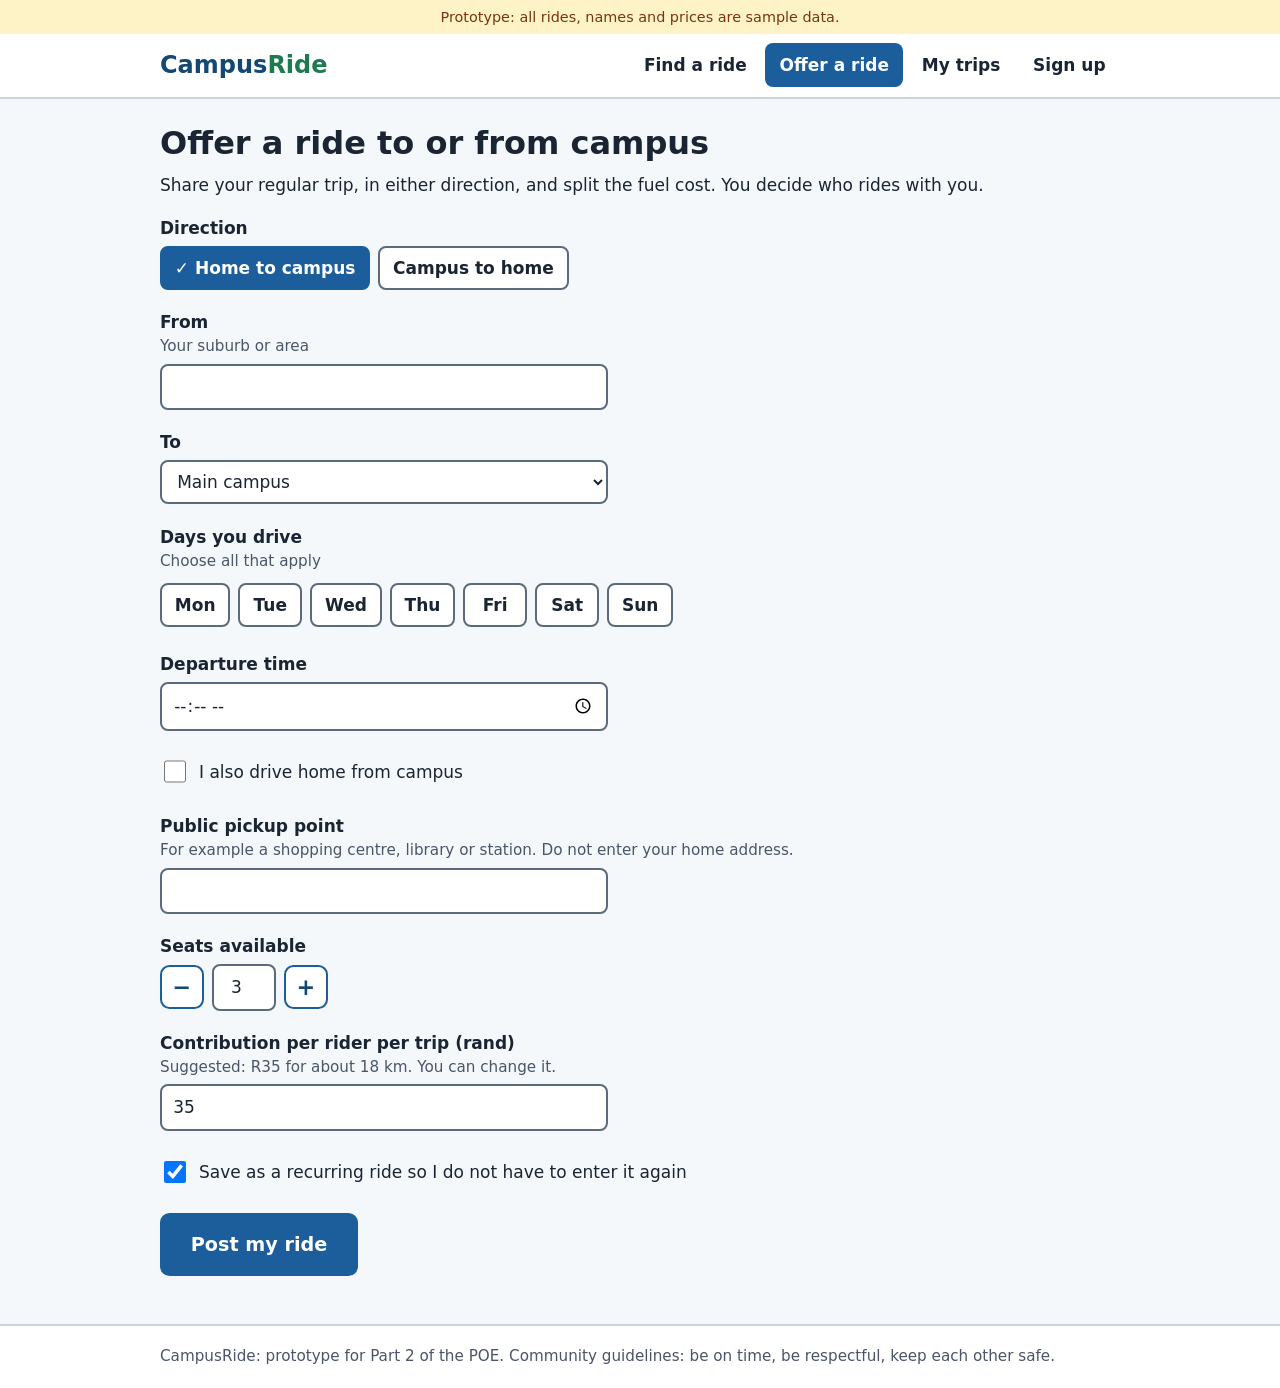
==== campusride/offer.html @ 92cbeec1 "Add CampusRide prototype" ====
<!DOCTYPE html>
<html lang="en">
<head>
  <meta charset="utf-8">
  <meta name="viewport" content="width=device-width, initial-scale=1">
  <title>Offer a ride | CampusRide</title>
  <link rel="stylesheet" href="css/style.css">
</head>
<body>
  <a class="skip-link" href="#main">Skip to main content</a>
  <div class="proto-banner">Prototype: all rides, names and prices are sample data.</div>
  <header class="site-header">
    <div class="container header-inner">
      <a class="logo" href="index.html">Campus<span>Ride</span></a>
      <button class="nav-toggle" type="button" aria-expanded="false" aria-controls="site-nav">Menu</button>
      <nav id="site-nav" aria-label="Main">
        <ul>
          <li><a href="search.html">Find a ride</a></li>
          <li><a href="offer.html" aria-current="page">Offer a ride</a></li>
          <li><a href="trips.html">My trips</a></li>
          <li><a href="signup.html">Sign up</a></li>
        </ul>
      </nav>
    </div>
  </header>

  <main id="main" class="container">
    <h1>Offer a ride to or from campus</h1>
    <p>Share your regular trip, in either direction, and split the fuel cost. You decide who rides with you.</p>

    <form id="offer-form" novalidate>
      <div class="error-summary" role="alert" tabindex="-1" hidden>
        <h2>Please fix the following</h2>
        <ul></ul>
      </div>

      <fieldset>
        <legend>Direction</legend>
        <div class="days">
          <label class="day"><input type="radio" name="direction" value="to" checked><span>Home to campus</span></label>
          <label class="day"><input type="radio" name="direction" value="from"><span>Campus to home</span></label>
        </div>
      </fieldset>

      <div id="route">
        <div class="field" id="area-field">
          <label for="o-from"><span data-to="From" data-from="To">From</span> <span class="hint" data-to="Your suburb or area" data-from="Where you will drop riders off (suburb or area)">Your suburb or area</span></label>
          <input type="text" id="o-from" name="area" aria-describedby="o-from-error">
          <p class="field-error" id="o-from-error"></p>
        </div>

        <div class="field" id="campus-field">
          <label for="o-campus"><span data-to="To" data-from="From">To</span></label>
          <select id="o-campus" name="campus">
            <option>Main campus</option>
            <option>City campus</option>
            <option>Satellite campus</option>
          </select>
        </div>
      </div>

      <fieldset>
        <legend>Days you drive <span class="hint">Choose all that apply</span></legend>
        <div class="days">
          <label class="day"><input type="checkbox" name="days" value="Mon" id="day-mon" aria-describedby="day-mon-error"><span>Mon</span></label>
          <label class="day"><input type="checkbox" name="days" value="Tue"><span>Tue</span></label>
          <label class="day"><input type="checkbox" name="days" value="Wed"><span>Wed</span></label>
          <label class="day"><input type="checkbox" name="days" value="Thu"><span>Thu</span></label>
          <label class="day"><input type="checkbox" name="days" value="Fri"><span>Fri</span></label>
          <label class="day"><input type="checkbox" name="days" value="Sat"><span>Sat</span></label>
          <label class="day"><input type="checkbox" name="days" value="Sun"><span>Sun</span></label>
        </div>
        <p class="field-error" id="day-mon-error"></p>
      </fieldset>

      <div class="field">
        <label for="depart"><span data-to="Departure time" data-from="Departure time from campus">Departure time</span></label>
        <input type="time" id="depart" name="depart" aria-describedby="depart-error">
        <p class="field-error" id="depart-error"></p>
      </div>

      <div class="field">
        <label class="choice" for="return-trip"><input type="checkbox" id="return-trip" name="return-trip"> <span data-to="I also drive home from campus" data-from="I also drive to campus">I also drive home from campus</span></label>
        <div id="return-wrap" hidden style="margin-top:.6rem">
          <label for="return-time">Return departure time <span class="hint">The return ride uses the same days and pickup point.</span></label>
          <input type="time" id="return-time" name="return-time" aria-describedby="return-time-error">
          <p class="field-error" id="return-time-error"></p>
        </div>
      </div>

      <div class="field">
        <label for="pickup">Public pickup point <span class="hint" data-to="For example a shopping centre, library or station. Do not enter your home address." data-from="For example a campus gate or parking area where riders can meet you.">For example a shopping centre, library or station. Do not enter your home address.</span></label>
        <input type="text" id="pickup" name="pickup" aria-describedby="pickup-error">
        <p class="field-error" id="pickup-error"></p>
      </div>

      <div class="field">
        <label for="seats">Seats available</label>
        <div class="stepper">
          <button class="btn btn-secondary" type="button" data-step="-1" aria-label="Decrease seats">&minus;</button>
          <input type="number" id="seats" name="seats" value="3" min="1" max="6" readonly>
          <button class="btn btn-secondary" type="button" data-step="1" aria-label="Increase seats">+</button>
        </div>
      </div>

      <div class="field">
        <label for="cost">Contribution per rider per trip (rand) <span class="hint">Suggested: R35 for about 18 km. You can change it.</span></label>
        <input type="number" id="cost" name="cost" min="0" value="35" aria-describedby="cost-error">
        <p class="field-error" id="cost-error"></p>
      </div>

      <div class="field">
        <label class="choice" for="recurring"><input type="checkbox" id="recurring" name="recurring" checked> Save as a recurring ride so I do not have to enter it again</label>
      </div>

      <button class="btn btn-large" type="submit">Post my ride</button>
    </form>

    <div class="success-box" id="offer-success" role="status" tabindex="-1" hidden>
      <strong>Your ride is posted.</strong>
      Students looking for rides on your route can now find you. We will email you when someone sends a request.
      <p style="margin:.8rem 0 0"><a class="btn" href="trips.html">Go to My trips</a></p>
    </div>
  </main>

  <footer class="site-footer">
    <div class="container">CampusRide: prototype for Part 2 of the POE. Community guidelines: be on time, be respectful, keep each other safe.</div>
  </footer>
  <script src="js/app.js"></script>
</body>
</html>
---- campusride/css/style.css ----
/* CampusRide prototype styles
   Palette checked for WCAG 2.0 AA contrast (4.5:1 normal text, 3:1 large text). */
:root {
  --primary: #1B5E9B;
  --primary-dark: #134874;
  --green: #1E7B4F;
  --warm: #B45309;
  --text: #1A2433;
  --muted: #4A5568;
  --bg: #F4F8FB;
  --card: #FFFFFF;
  --border: #C9D5E1;
  --input-border: #5B6B7C;
  --danger: #B42318;
  --focus: #0B2E59;
}

*, *::before, *::after { box-sizing: border-box; }

html { font-size: 100%; }

body {
  margin: 0;
  font-family: "Segoe UI", system-ui, -apple-system, Arial, sans-serif;
  font-size: 1.0625rem;
  line-height: 1.55;
  color: var(--text);
  background: var(--bg);
}

.container { width: 100%; max-width: 62rem; margin: 0 auto; padding: 0 1rem; }

h1, h2, h3 { line-height: 1.25; margin: 0 0 .6rem; color: var(--text); }
h1 { font-size: 2rem; }
h2 { font-size: 1.45rem; margin-top: 1.8rem; }
h3 { font-size: 1.15rem; }
p { margin: 0 0 1rem; }
a { color: var(--primary); text-decoration: underline; }
a:hover { color: var(--primary-dark); }

/* Focus: strong, visible indicator for keyboard users (WCAG 2.4.7) */
a:focus-visible, button:focus-visible, input:focus-visible, select:focus-visible,
textarea:focus-visible, summary:focus-visible, .day input:focus-visible + span {
  outline: 3px solid var(--focus);
  outline-offset: 2px;
  box-shadow: 0 0 0 5px #FFFFFF;
}

.skip-link {
  position: absolute; left: -999px; top: 0; z-index: 100;
  background: var(--focus); color: #fff; padding: .7rem 1rem;
}
.skip-link:focus { left: 0; }

.visually-hidden {
  position: absolute !important; width: 1px; height: 1px; overflow: hidden;
  clip: rect(0 0 0 0); white-space: nowrap;
}

/* Prototype banner and header */
.proto-banner {
  background: #FEF3C7; color: #78350F; text-align: center;
  font-size: .9rem; padding: .35rem 1rem;
}

.site-header { background: #fff; border-bottom: 2px solid var(--border); }
.header-inner {
  display: flex; align-items: center; justify-content: space-between;
  flex-wrap: wrap; gap: .5rem; padding-top: .6rem; padding-bottom: .6rem;
}
.logo { font-size: 1.5rem; font-weight: 700; color: var(--primary-dark); text-decoration: none; }
.logo span { color: var(--green); }

#site-nav ul { list-style: none; margin: 0; padding: 0; display: flex; gap: .25rem; flex-wrap: wrap; }
#site-nav a {
  display: inline-flex; align-items: center; min-height: 44px; padding: 0 .9rem;
  color: var(--text); text-decoration: none; font-weight: 600; border-radius: .5rem;
}
#site-nav a:hover { background: #E8F0F8; }
#site-nav a[aria-current="page"] { background: var(--primary); color: #fff; }

.nav-toggle {
  display: none; min-height: 44px; padding: 0 1rem; font: inherit; font-weight: 600;
  background: #fff; color: var(--primary-dark); border: 2px solid var(--primary); border-radius: .5rem;
}

@media (max-width: 40rem) {
  .nav-toggle { display: inline-flex; align-items: center; }
  #site-nav { display: none; width: 100%; }
  #site-nav.open { display: block; }
  #site-nav ul { flex-direction: column; }
  h1 { font-size: 1.6rem; }
}

main.container { padding: 1.5rem 1rem 3rem; }

/* Buttons: one primary style for the main action on every page (consistency) */
.btn {
  display: inline-flex; align-items: center; justify-content: center; gap: .4rem;
  min-height: 44px; min-width: 44px; padding: .55rem 1.3rem;
  font: inherit; font-weight: 600; text-decoration: none; cursor: pointer;
  color: #fff; background: var(--primary); border: 2px solid var(--primary); border-radius: .6rem;
  transition: background .15s ease;
}
.btn:hover { background: var(--primary-dark); border-color: var(--primary-dark); color: #fff; }
.btn-secondary { background: #fff; color: var(--primary-dark); }
.btn-secondary:hover { background: #E8F0F8; color: var(--primary-dark); }
.btn-danger { background: #fff; color: var(--danger); border-color: var(--danger); }
.btn-danger:hover { background: #FEE4E2; color: var(--danger); border-color: var(--danger); }
.btn-large { font-size: 1.2rem; padding: .9rem 1.8rem; min-height: 56px; }
.btn[disabled], .btn[aria-disabled="true"] { background: #E5E9EE; border-color: #8A96A3; color: #3F4A57; cursor: not-allowed; }

/* Hero */
.hero { background: linear-gradient(135deg, #E3F0FA 0%, #E5F4EC 100%); border-radius: 1rem; padding: 2.2rem 1.5rem; margin-bottom: 1.5rem; }
.hero p { font-size: 1.2rem; max-width: 40rem; }
.hero-actions { display: flex; flex-wrap: wrap; gap: .8rem; margin-top: 1.2rem; }

.grid-3 { display: grid; gap: 1rem; grid-template-columns: repeat(auto-fit, minmax(15rem, 1fr)); }
.card { background: var(--card); border: 2px solid var(--border); border-radius: .8rem; padding: 1.1rem 1.2rem; }
.card h3 { margin-top: 0; }
.step-num {
  display: inline-flex; align-items: center; justify-content: center;
  width: 2.2rem; height: 2.2rem; border-radius: 50%; background: var(--green); color: #fff; font-weight: 700; margin-bottom: .5rem;
}

/* Forms */
form .field { margin-bottom: 1.2rem; }
label, legend { display: block; font-weight: 600; margin-bottom: .3rem; padding: 0; }
.hint { display: block; font-size: .95rem; color: var(--muted); font-weight: 400; margin-bottom: .3rem; }
input[type="text"], input[type="email"], input[type="password"], input[type="time"], input[type="number"], select, textarea {
  width: 100%; max-width: 28rem; min-height: 44px; padding: .5rem .7rem; font: inherit; color: var(--text);
  background: #fff; border: 2px solid var(--input-border); border-radius: .5rem;
}
fieldset { border: 0; margin: 0 0 1.2rem; padding: 0; min-width: 0; }
.choice { display: flex; align-items: center; gap: .6rem; min-height: 44px; font-weight: 400; }
.choice input { width: 1.4rem; height: 1.4rem; flex: none; }

.field-error { color: var(--danger); font-weight: 600; margin: .3rem 0 0; min-height: 0; }
input[aria-invalid="true"], select[aria-invalid="true"] { border-color: var(--danger); }
.error-summary { border: 3px solid var(--danger); background: #FEF3F2; border-radius: .6rem; padding: 1rem 1.2rem; margin-bottom: 1.2rem; }
.error-summary h2 { margin: 0 0 .4rem; font-size: 1.15rem; color: var(--danger); }
.error-summary ul { margin: 0; padding-left: 1.2rem; }

.success-box { border: 3px solid var(--green); background: #E9F7EF; border-radius: .6rem; padding: 1rem 1.2rem; margin: 1rem 0; color: #14532D; }
.success-box strong { display: block; margin-bottom: .2rem; }

/* Day toggle buttons: state shown by tick + colour, not colour alone */
.days { display: flex; flex-wrap: wrap; gap: .5rem; }
.day { position: relative; margin: 0; font-weight: 600; }
.day input { position: absolute; opacity: 0; width: 100%; height: 100%; margin: 0; cursor: pointer; }
.day span {
  display: inline-flex; align-items: center; justify-content: center; min-width: 4rem; min-height: 44px; padding: 0 .8rem;
  border: 2px solid var(--input-border); border-radius: .5rem; background: #fff; color: var(--text);
}
.day input:checked + span { background: var(--primary); border-color: var(--primary); color: #fff; }
.day input:checked + span::before { content: "\2713\00a0"; }

/* Seat stepper */
.stepper { display: inline-flex; align-items: center; gap: .5rem; }
.stepper input { width: 4rem; text-align: center; }
.stepper button { min-width: 44px; padding: 0; font-size: 1.4rem; }

/* Ride cards */
.results-bar { display: flex; flex-wrap: wrap; gap: 1rem; align-items: flex-end; margin: 1rem 0; }
.results-bar .field { margin: 0; }
.ride-list { list-style: none; margin: 0; padding: 0; display: grid; gap: 1rem; }
.ride-card { display: grid; gap: .6rem 1rem; grid-template-columns: 1fr auto; align-items: center; }
.ride-card[hidden], .ride-list[hidden], .empty-state[hidden], .success-box[hidden], .error-summary[hidden], .undo-area[hidden], [hidden] { display: none !important; }
.ride-card h3 { margin: 0; }
.ride-meta { margin: 0; color: var(--muted); }
.ride-price { font-size: 1.4rem; font-weight: 700; color: var(--text); text-align: right; }
.ride-price small { display: block; font-size: .85rem; font-weight: 400; color: var(--muted); }
.ride-actions { grid-column: 1 / -1; display: flex; flex-wrap: wrap; gap: .6rem; align-items: center; }
@media (max-width: 36rem) { .ride-card { grid-template-columns: 1fr; } .ride-price { text-align: left; } }

.badge { display: inline-flex; align-items: center; gap: .3rem; font-size: .9rem; font-weight: 600; padding: .1rem .6rem; border-radius: 1rem; background: #E3F0FA; color: #0F3D66; }
.badge-green { background: #E3F4EA; color: #14532D; }
.rating { font-weight: 700; color: var(--text); }

.status { display: inline-flex; align-items: center; gap: .35rem; font-weight: 700; padding: .15rem .7rem; border-radius: 1rem; font-size: .95rem; }
.status-confirmed { background: #E3F4EA; color: #14532D; }
.status-pending { background: #FEF3C7; color: #78350F; }
.status-cancelled { background: #FEE4E2; color: #7A271A; }

.empty-state { text-align: center; border: 2px dashed var(--input-border); border-radius: .8rem; padding: 2rem 1rem; background: #fff; }

details { background: #fff; border: 2px solid var(--border); border-radius: .6rem; padding: .6rem 1rem; margin-top: 1.2rem; }
summary { cursor: pointer; font-weight: 600; min-height: 44px; display: flex; align-items: center; }

dl.facts { display: grid; grid-template-columns: max-content 1fr; gap: .4rem 1.2rem; margin: 0 0 1rem; }
dl.facts dt { font-weight: 600; }
dl.facts dd { margin: 0; }

.summary-tiles { display: flex; flex-wrap: wrap; gap: 1rem; margin: 1rem 0; }
.tile { background: #fff; border: 2px solid var(--border); border-radius: .8rem; padding: .8rem 1.2rem; min-width: 10rem; }
.tile strong { display: block; font-size: 1.6rem; color: var(--primary-dark); }

dialog { max-width: 28rem; border: 3px solid var(--primary); border-radius: .8rem; padding: 1.4rem; }
dialog::backdrop { background: rgba(11, 46, 89, .55); }
.dialog-actions { display: flex; flex-wrap: wrap; gap: .6rem; margin-top: 1rem; }

.site-footer { border-top: 2px solid var(--border); background: #fff; padding: 1.2rem 0; color: var(--muted); font-size: .95rem; }

@media (prefers-reduced-motion: reduce) {
  * { transition: none !important; animation: none !important; }
}
@keyframes pop { from { transform: scale(.9); opacity: 0; } to { transform: scale(1); opacity: 1; } }
.success-box { animation: pop .25s ease; }
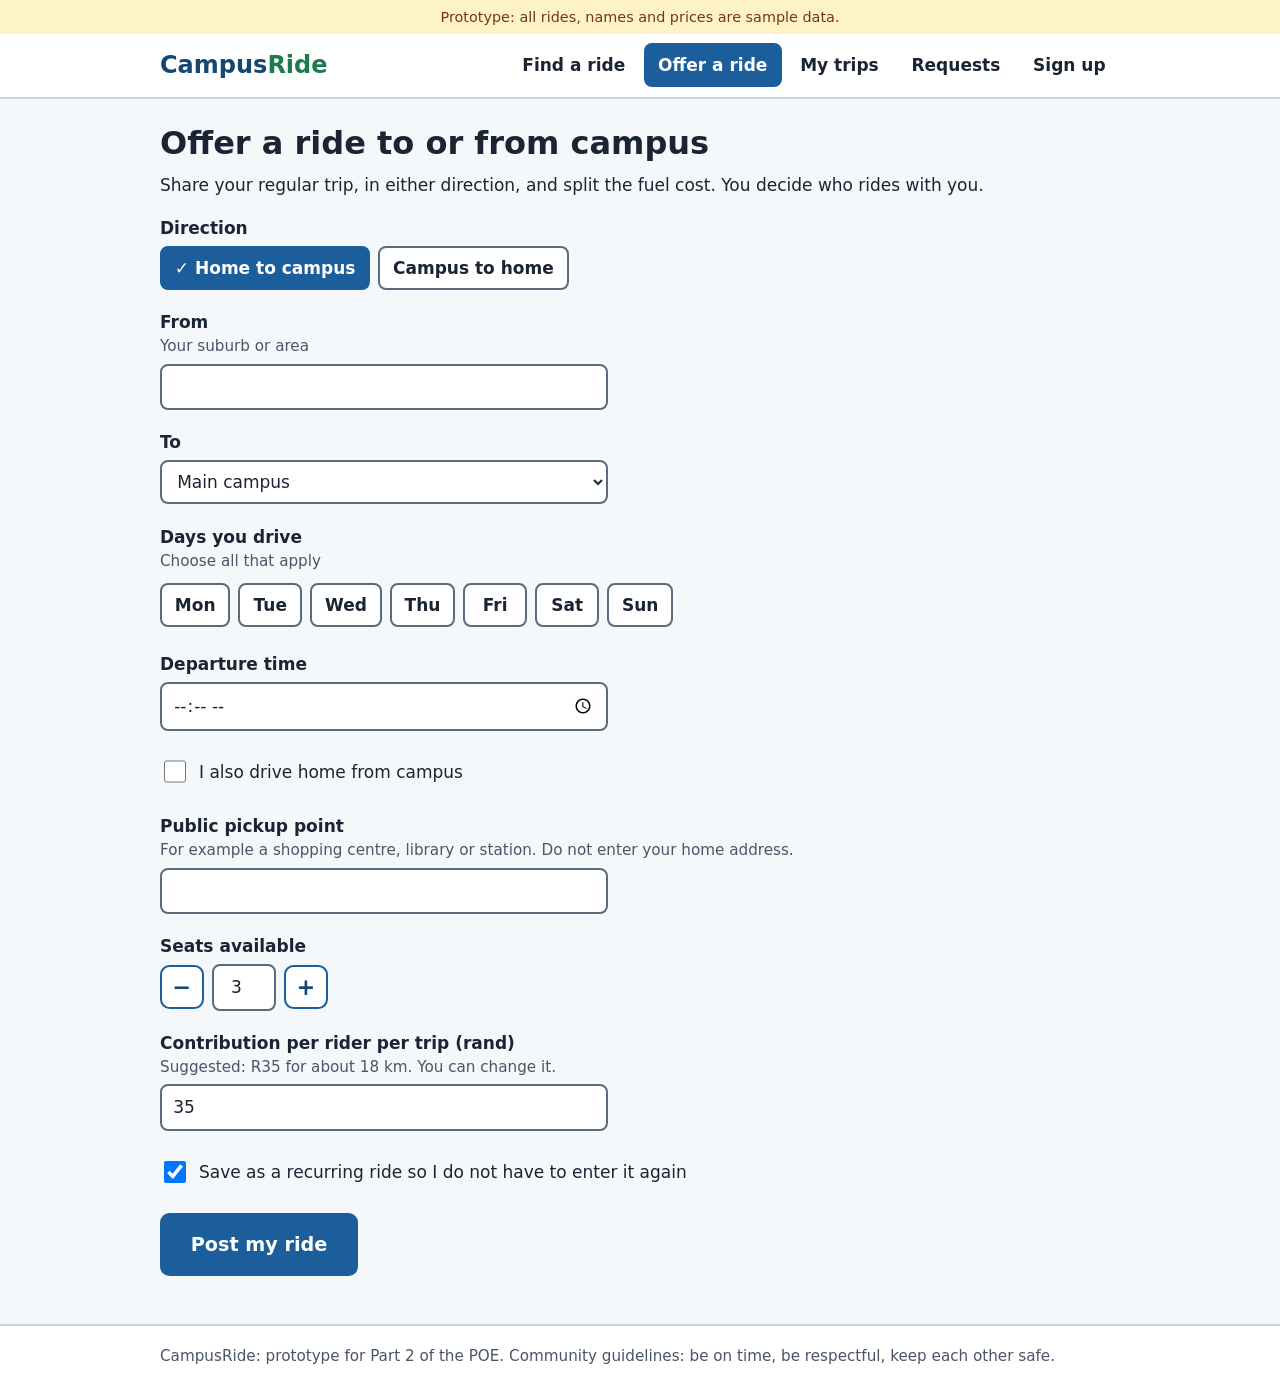
==== commit 9c467ce7: "Add requests page for accept/decline and update navigation" ====
--- a/campusride/offer.html
+++ b/campusride/offer.html
@@ -18,6 +18,7 @@
           <li><a href="search.html">Find a ride</a></li>
           <li><a href="offer.html" aria-current="page">Offer a ride</a></li>
           <li><a href="trips.html">My trips</a></li>
+          <li><a href="requests.html">Requests</a></li>
           <li><a href="signup.html">Sign up</a></li>
         </ul>
       </nav>
